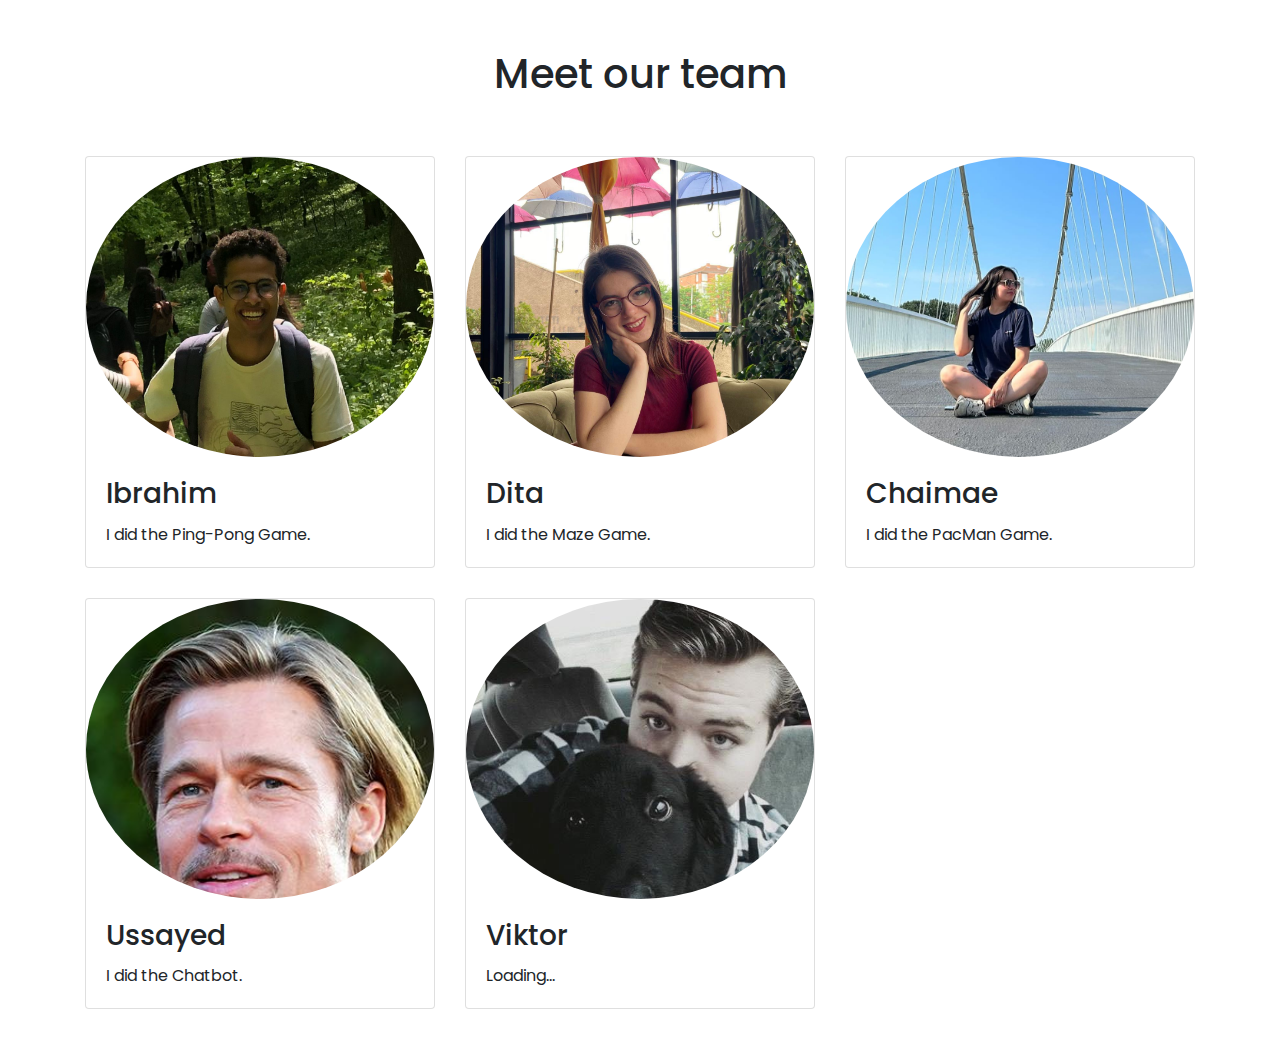
==== team.html @ 90171f4b "added Our Team page" ====
<!DOCTYPE html>
<html>
<head>
    <script src="https://ajax.googleapis.com/ajax/libs/jquery/3.6.0/jquery.min.js"></script>
    <!-- You need to add the bootstrap CDN link here -->
    <link rel="stylesheet" href="https://stackpath.bootstrapcdn.com/bootstrap/4.5.2/css/bootstrap.min.css">
    <link rel="stylesheet" href="style.css?v=1" />
</head>

<body>
    <h1 class="text-center top-space">Meet our team</h1>
    <div class="container top-space">
        <div class="row row-space">
            <div class="col-lg-4 col-md-6 col-sm-12">
                <div class="card">
                    <img src="pictures/ibrahim.jpeg" alt="Ibrahim" class="card-img-top rounded-circle">
                    <div class="card-body">
                        <h3 class="card-title">Ibrahim</h3>
                        <p class="card-text">I did the Ping-Pong Game.</p>
                    </div>
                </div>
            </div>
            <div class="col-lg-4 col-md-6 col-sm-12">
                <div class="card">
                    <img src="pictures/dita.jpg" alt="Dita" class="card-img-top rounded-circle">
                    <div class="card-body">
                        <h3 class="card-title">Dita</h3>
                        <p class="card-text">I did the Maze Game.</p>
                    </div>
                </div>
            </div>
            <div class="col-lg-4 col-md-6 col-sm-12">
                <div class="card">
                    <img src="pictures/chaimae.jpeg" alt="Chaimae" class="card-img-top rounded-circle">
                    <div class="card-body">
                        <h3 class="card-title">Chaimae</h3>
                        <p class="card-text">I did the PacMan Game.</p>
                    </div>
                </div>
            </div>
        </div>
        <div class="row row-space">
            <div class="col-lg-4 col-md-6 col-sm-12">
                <div class="card">
                    <img src="pictures/brad.jpg" alt="Ussayed" class="card-img-top rounded-circle">
                    <div class="card-body">
                        <h3 class="card-title">Ussayed</h3>
                        <p class="card-text">I did the Chatbot.</p>
                    </div>
                </div>
            </div>
            <div class="col-lg-4 col-md-6 col-sm-12">
                <div class="card">
                    <img src="pictures/viktor.jpeg" alt="Viktor" class="card-img-top rounded-circle">
                    <div class="card-body">
                        <h3 class="card-title">Viktor</h3>
                        <p class="card-text">Loading...</p>
                    </div>
                </div>
            </div>
        </div>
    </div>
</body>
</html>
---- style.css ----
@import url('https://fonts.googleapis.com/css2?family=Poppins:ital,wght@0,100;0,200;0,300;0,400;0,500;0,600;0,700;0,800;0,900;1,100;1,200;1,300;1,400;1,500;1,600;1,700;1,800;1,900&display=swap');

* {
    margin: 0;
    padding: 0;
    box-sizing: border-box;
    font-family: 'Poppins', sans-serif;
    text-decoration: none;
    list-style-type: none;
}

body {
    height: 100%;
    display: flex;
    flex-direction: column;
}
.main-container {
    display: flex;
    height: 100vh;
}



/* SIDEBAR-CONTAINER */
.main-menu {
    width: 220px;
    height: 100vh;
    background-color: #191e24;
    display: flex;
    flex-direction: column;
    justify-content: space-between;
    box-shadow: 2px 0 10px rgba(128, 128, 128, 0.507);
    transition: 0.5s;
    z-index: 10;
    position: absolute;
}
.app {
    flex: 1;
    width: 75%;
    display: flex;
    align-items: center;
    justify-content: center;
}
/* TOGGLE */
.toggle {
    position: absolute;
    top: 10px;
    right: -37px;
    z-index: -1;
    background-color: #191e24;
    height: 35px;
    width: 40px;
    border-radius: 0 10px 10px 0;
    display: flex;
    justify-content: center;
    align-items: center;
    gap: 5px;
    padding: 5px;
    flex-direction: column;
    cursor: pointer;
}

.lines {
    width: 60%;
    height: 2px;
    display: block;
    background-color: grey;
    padding-right: 10px;
}

.toggle-function {
    transform: translate(-220px, 0);
    transition: 0.5s;
}

/* PROFILE CARD */
.profile-card {
    display: flex;
    flex-direction: column;
    justify-content: center;
    align-items: center;
    padding: 15px 0;
    margin-bottom: 20px;
    background-image: url('https://i.postimg.cc/7YXvc2LV/blob-scene-haikei.png');
    background-size: cover;
    background-repeat: no-repeat;
    background-position: center;
}

.profile-card .title {
    margin-top: 5px;
    font-weight: 700;
    font-size: 1.2rem;
    text-transform: uppercase;
    letter-spacing: 1px;
    color: #191e24;
    
}

.profile-card .subtitle {
    font-weight: 300;
    font-size: small;
    letter-spacing: 1px;
}

/* LIST CONTAINER */
.links-list li button,
.signout a,
.social-media-icons {
    color: lightgray;
    margin-left: 25px;
    display: flex;
    align-items: center;
    gap: 10px;
    font-weight: 300;
    padding: 5px 0;
    font-size: medium;
    transition: ease-in-out 0.2s;
    text-decoration: none;
}
/* Plain Button */
.plain-button {
    background: none;
    border: none;
    padding: 0;

    cursor: pointer;
    color: lightgray;
    display: flex;
    align-items: center;
    font-weight: 300;
    font-size: medium;
    transition: ease-in-out 0.2s;
    text-decoration: none;
    margin-left: 25px;
}

.plain-button:hover {
    color: white;
    font-weight: 600;
}

.links-list i,
.signout i {
    color: lightgray;
    margin-right: 10px;
}

.links-list li :hover,
.signout a:hover {
    color: white;
    font-weight: 600;
    transition: ease-in-out 0.2s;
}

.links-list li {
    width: 100%;
    margin-top: 10px;
}

.links-list li:nth-child(6) {
    padding-top: 10px;
    border-top: 1px rgba(128, 128, 128, 0.15) solid;
}



.social-media-icons {
    display: flex;
    align-items: center;
    gap: 20px;
    font-size: large;
    padding: 20px 0;
}

.social-media-icons a {
    color: lightgray;
}

.social-media-icons a:hover {
    color: white;
}

footer {
    text-align: end;
    padding: 40px;
    position: absolute;
    bottom: 5px;
    right: 0;
}

footer a {
    color: grey;
}

/* Toast styles */
.toast {
    position: fixed;
    bottom: 20px;
    left: 50%;
    transform: translateX(-50%);
    background-color:#191e24;
    color: #fff;
    padding: 10px 20px;
    border-radius: 4px;
    opacity: 0;
    transition: opacity 0.3s ease;
}

.toast.show {
    opacity: 1;
}


/* Ping Pong Game */
.PingPong-container {
    width: 900px;
    height: 400px;
    position: relative;
        margin: 0 auto;
            /* Center the container horizontally */
}

 #canvas {
    border: 1px solid #fff;
    width: 100%;
    height: 100%;
}

.score {
    color: #fff;
    font-size: 3rem;
    position: absolute;
    bottom: 0px;
    left: 0;
    right: 0;
    text-align: center;
}

.mode-btn {
    background-color: #191e24;
    border: none;
    color: white;
    width:140px ;
    font-size: 16px;
    padding: 10px 20px;
    cursor: pointer;
    position: absolute;
    top: -50px;
    border-radius: 15px;
    transition: background-color 0.3s ease;
}

.mode-btn:hover {
    color: white;
    font-weight: 600;
    transition: ease-in-out 0.2s;
}

#player1Score {
    position: absolute;
    left: 35%;
}

#player2Score {
    position: absolute;
    right: 35%;
}




:root {
    --primary-color: #0d6efd;
    --secondary-color: #6c757d;
    --light-color: #f8f9fa;
    --dark-color: #343a40;
    --shadow-color: rgba(0,0,0,0.1);
}

.chatbot-container {
    display: flex;
    width: 900px;
    height: 400px;
    overflow: hidden;
    background: #e0e0e0;
    font-family: 'Roboto', sans-serif;
}

.side-bar {
    display: flex;
    flex-direction: column;
    width: 25%;
    max-height: 100%;
    overflow-y: auto;
    padding: 15px;
    border-right: 2px solid var(--shadow-color);
    background: linear-gradient(145deg, #ffffff, #e6e6e6);
    box-shadow:  20px 20px 60px #d1d1d1, -20px -20px 60px #ffffff;
}

.newchat {
    padding: 10px;
    background-color: var(--primary-color);
    color: #fff;
    border: none;
    border-radius: 15px;
    cursor: pointer;
    transition: background-color 0.3s;
}

.newchat:hover {
    background-color: var(--secondary-color);
}

.chat-history {
    overflow-y: auto;
    flex-grow: 1;
    margin-top: 10px;
}

.main-screen {

    display: flex;

    flex-direction: column;
    width: 75%;
    padding: 15px;
    background: linear-gradient(145deg, #ffffff, #e6e6e6);
    box-shadow:  20px 20px 60px #d1d1d1, -20px -20px 60px #ffffff;
}

.output {
    flex-grow: 1;
    overflow-y: auto;
    border: 1px solid var(--shadow-color);
    padding: 10px;
    margin-bottom: 10px;
    background: rgba( 255, 255, 255, 0.25 );
    box-shadow: 0 8px 32px 0 rgba( 31, 38, 135, 0.37 );
    backdrop-filter: blur( 4px );
    -webkit-backdrop-filter: blur( 4px );
    border-radius: 10px;
    border: 1px solid rgba( 255, 255, 255, 0.18 );
}

.input-container {
    display: flex;
    justify-content: space-between;
    align-items: center;
    border-top: 1px solid var(--shadow-color);
    padding-top: 10px;
}

.input-text {
    flex-grow: 1;
    margin-right: 10px;
    padding: 10px;
    border-radius: 5px;
    border: 1px solid var(--shadow-color);
}

.submit {
    padding: 10px 20px;
    background-color: var(--primary-color);
    color: #fff;
    border: none;
    border-radius: 15px;
    cursor: pointer;
    transition: background-color 0.3s;
}

.submit:hover {
    background-color: var(--secondary-color);
}

.chat-header {
    font-size: 24px;
    color: var(--dark-color);
    text-align: center;
    margin-bottom: 10px;
}

.output {
    transform: translateY(20px);
    transition: all 0.3s ease;
}

.output.visible {
    opacity: 1;
    transform: translateY(0);
}



/* Maze Game */
.maze-container {
    position: relative;
    margin: 0 auto;
}

 .win {
     width: 100%;
     height: auto;
     display: none;
 }

 .win h1 {
     margin: 0 auto;
     position: absolute;
     left: 0;
     right: 0;
     top: 40%;
     left: 45%;
 }

.replay{
    position: absolute;
    top: 50%;
    left: 50%;
    /* transform: translate(-50%, -50%); */
    background-color: #191e24;
    border: none;
    color: white;
    width:140px ;
    font-size: 16px;
    padding: 10px 20px;
    cursor: pointer;
    border-radius: 15px;
    /* transition: background-color 0.3s ease; */
}


/* pacMan Game */
#pacManCanvas {
    border: 2px solid white;
    background-color: #191e24;
    box-shadow: 0 0 10px 5px rgba(48, 0, 223, 0.3);
}


.pacMan-title{
    text-align: center;
    color: #191e24;
    font-size: 48px;
    margin-bottom: 20px;
    text-shadow: 2px 2px 4px rgba(0, 0, 0, 0.5);
}

/* Our Team */
/* h1 {
    text-align: center;
    font-family: Arial, sans-serif;
    color: #333;
}

.team {
    display: flex;
    flex-wrap: wrap;
    justify-content: space-around;
    align-items: center;
    margin: 20px;
}

.member {
    width: 300px;
    height: 400px;
    border: 2px solid #ccc;
    border-radius: 10px;
    box-shadow: 2px 2px 5px #999;
    margin: 10px;
    padding: 10px;
    text-align: center;
}

.member img {
    width: 200px;
    height: 200px;
    border-radius: 50%;
    object-fit: cover;
}

.member h3 {
    font-family: Arial, sans-serif;
    font-size: 24px;
    color: #333;
}

.member p {
    font-family: Arial, sans-serif;
    font-size: 18px;
    color: #666;
}

.member:hover {
    transform: scale(1.1);
    transition: all 0.3s ease-in-out;
} */

/* Custom styles */
.top-space {
    margin-top: 50px;
}

.card-img-top {
    height: 300px;
    object-fit: cover;
}

.row-space {
    margin-bottom: 30px;
}
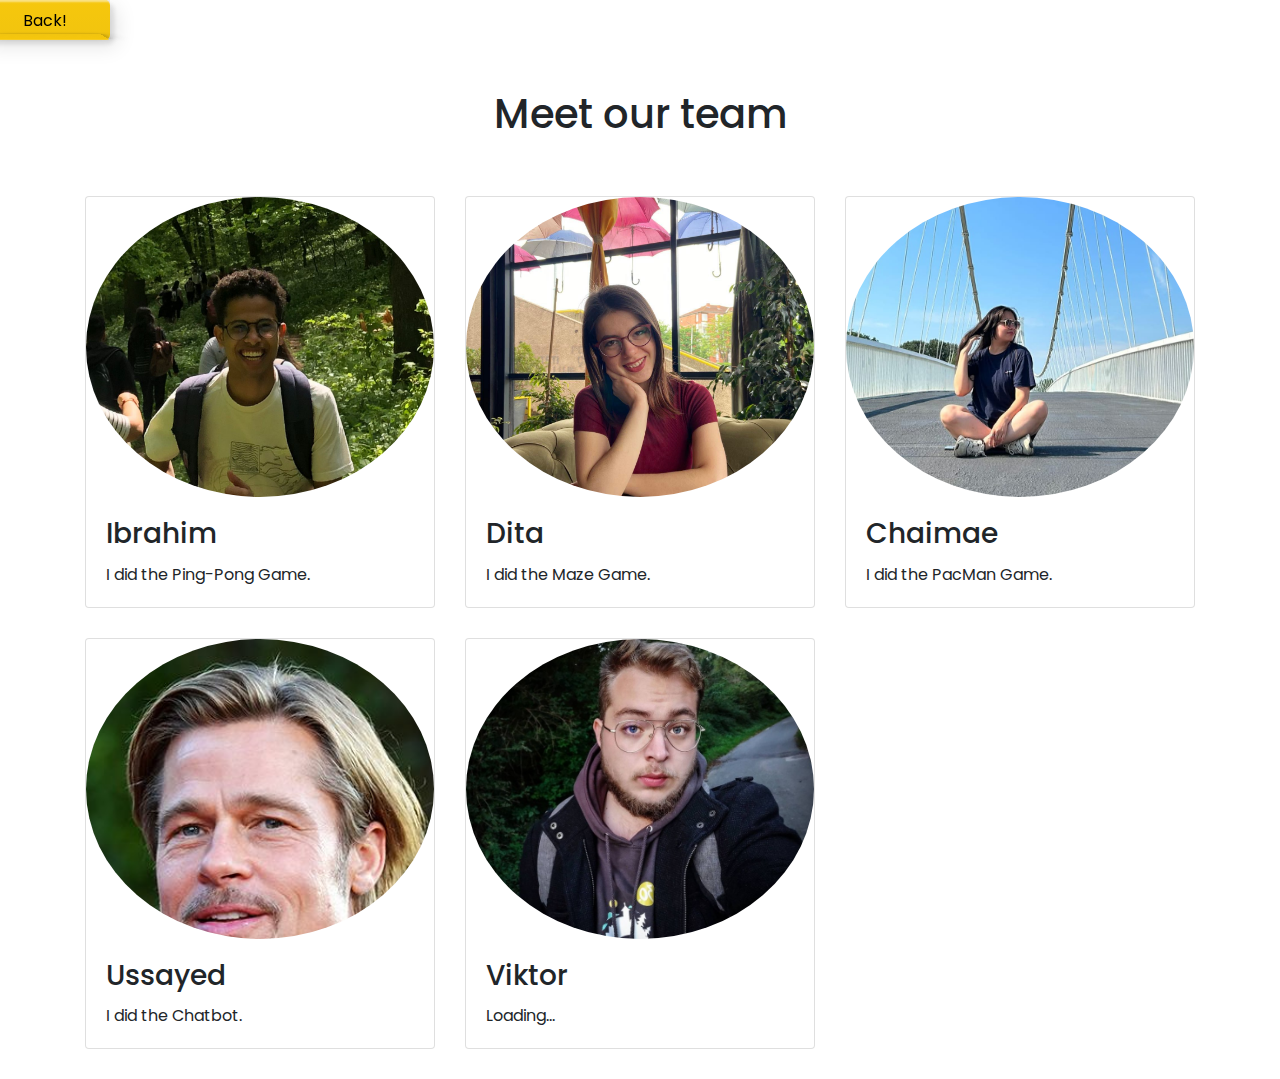
==== commit e6e1da6a: "modifications to team page, back button added" ====
--- a/team.html
+++ b/team.html
@@ -8,6 +8,9 @@
 </head>
 
 <body>
+       
+    <button class="back" onclick="window.location.href='index.html'"><span>Back!</span><span> Main Page</span></button>
+
     <h1 class="text-center top-space">Meet our team</h1>
     <div class="container top-space">
         <div class="row row-space">
--- a/style.css
+++ b/style.css
@@ -448,56 +448,6 @@
 }
 
 /* Our Team */
-/* h1 {
-    text-align: center;
-    font-family: Arial, sans-serif;
-    color: #333;
-}
-
-.team {
-    display: flex;
-    flex-wrap: wrap;
-    justify-content: space-around;
-    align-items: center;
-    margin: 20px;
-}
-
-.member {
-    width: 300px;
-    height: 400px;
-    border: 2px solid #ccc;
-    border-radius: 10px;
-    box-shadow: 2px 2px 5px #999;
-    margin: 10px;
-    padding: 10px;
-    text-align: center;
-}
-
-.member img {
-    width: 200px;
-    height: 200px;
-    border-radius: 50%;
-    object-fit: cover;
-}
-
-.member h3 {
-    font-family: Arial, sans-serif;
-    font-size: 24px;
-    color: #333;
-}
-
-.member p {
-    font-family: Arial, sans-serif;
-    font-size: 18px;
-    color: #666;
-}
-
-.member:hover {
-    transform: scale(1.1);
-    transition: all 0.3s ease-in-out;
-} */
-
-/* Custom styles */
 .top-space {
     margin-top: 50px;
 }
@@ -510,4 +460,76 @@
 .row-space {
     margin-bottom: 30px;
 }
+
+
+/*Back button - OurTeam*/
+.back{
+    position: relative;
+    right: 20px;
+    bottom: 20px;
+    border:none;
+    box-shadow: none;
+    width: 130px;
+    height: 40px;
+    line-height: 42px;
+    -webkit-perspective: 230px;
+    perspective: 230px;
+  }
+  .back span {
+    background: #F1C40F;
+  background: linear-gradient(0deg, #F1C40F 0%, #f6c70c 100%);
+    display: block;
+    position: absolute;
+    width: 130px;
+    height: 40px;
+    box-shadow:inset 2px 2px 2px 0px rgba(255,255,255,.5),
+     7px 7px 20px 0px rgba(0,0,0,.1),
+     4px 4px 5px 0px rgba(0,0,0,.1);
+    border-radius: 5px;
+    margin:0;
+    text-align: center;
+    -webkit-box-sizing: border-box;
+    -moz-box-sizing: border-box;
+    box-sizing: border-box;
+    -webkit-transition: all .3s;
+    transition: all .3s;
+  }
+  .back span:nth-child(1) {
+    box-shadow:
+     -7px -7px 20px 0px #fff9,
+     -4px -4px 5px 0px #fff9,
+     7px 7px 20px 0px #0002,
+     4px 4px 5px 0px #0001;
+    -webkit-transform: rotateX(90deg);
+    -moz-transform: rotateX(90deg);
+    transform: rotateX(90deg);
+    -webkit-transform-origin: 50% 50% -20px;
+    -moz-transform-origin: 50% 50% -20px;
+    transform-origin: 50% 50% -20px;
+  }
+  .back span:nth-child(2) {
+    -webkit-transform: rotateX(0deg);
+    -moz-transform: rotateX(0deg);
+    transform: rotateX(0deg);
+    -webkit-transform-origin: 50% 50% -20px;
+    -moz-transform-origin: 50% 50% -20px;
+    transform-origin: 50% 50% -20px;
+  }
+  .back:hover span:nth-child(1) {
+    box-shadow:inset 2px 2px 2px 0px rgba(255,255,255,.5),
+     7px 7px 20px 0px rgba(0,0,0,.1),
+     4px 4px 5px 0px rgba(0,0,0,.1);
+    -webkit-transform: rotateX(0deg);
+    -moz-transform: rotateX(0deg);
+    transform: rotateX(0deg);
+  }
+  .back:hover span:nth-child(2) {
+    box-shadow:inset 2px 2px 2px 0px rgba(255,255,255,.5),
+     7px 7px 20px 0px rgba(0,0,0,.1),
+     4px 4px 5px 0px rgba(0,0,0,.1);
+   color: transparent;
+    -webkit-transform: rotateX(-90deg);
+    -moz-transform: rotateX(-90deg);
+    transform: rotateX(-90deg);
+  }
   